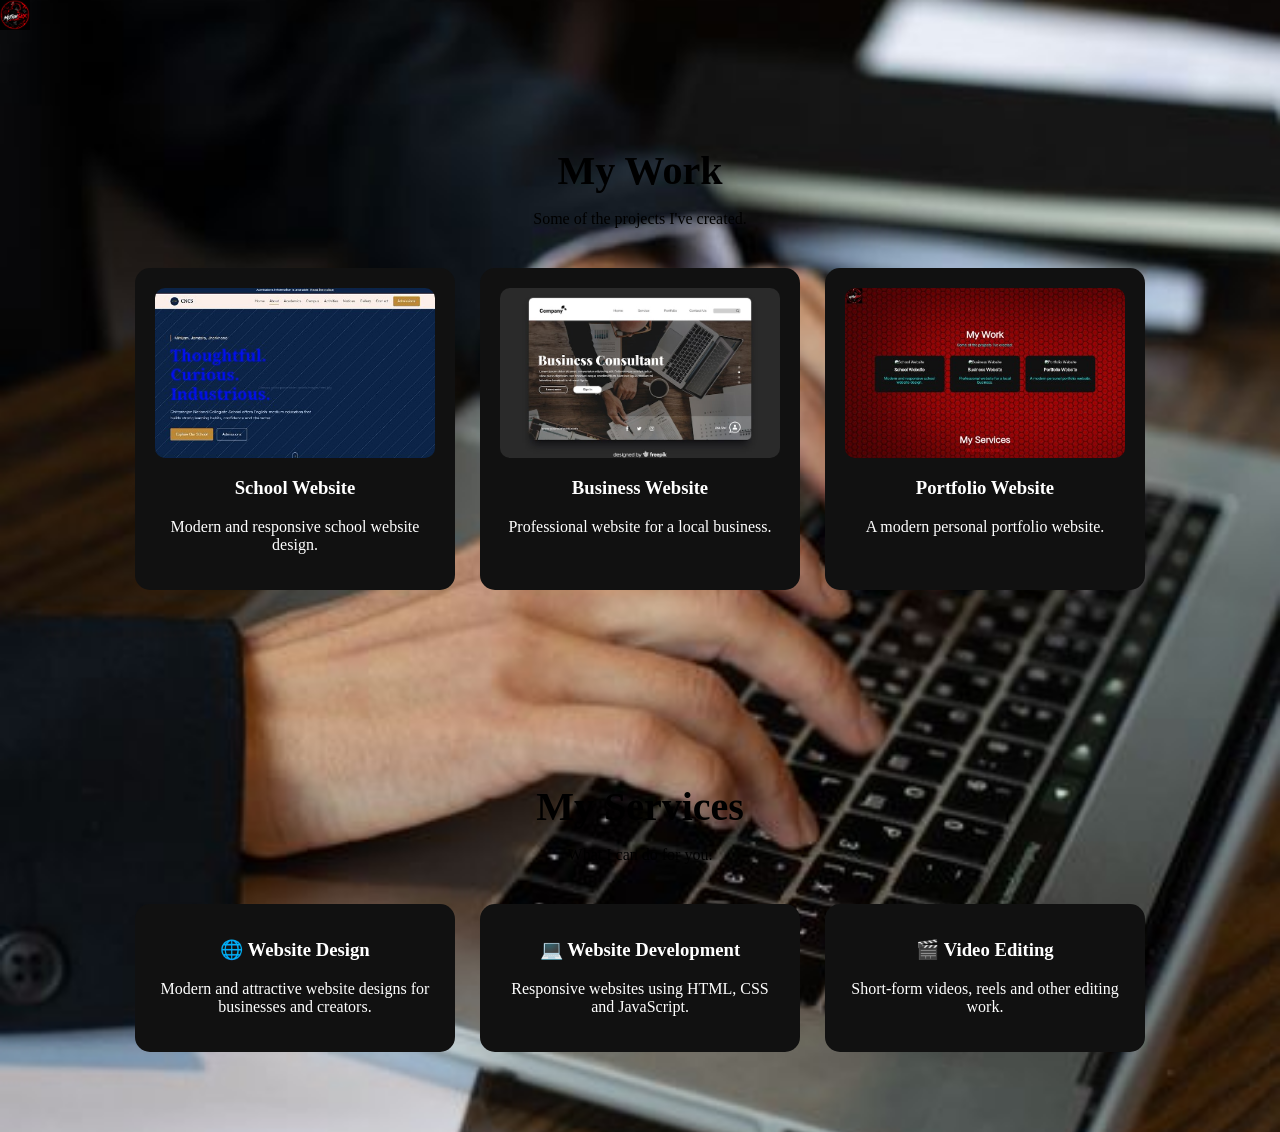
==== index.html @ 0fff9e6a "Fix closing tag for service card in index.html" ====
<!doctype html>
<html>
<head>
  <meta charset="UTF-8">
  <meta name="viewport" content="width=device-width, initial-scale=1">
  <title>my portofolio</title>
  <link rel="stylesheet" href="style.css">
</head>
<body>
  <img src="logo.jpg" height="30" alt="Logo">

  <section class="work" id="work">
    <h2>My Work</h2>
    <p>Some of the projects I've created.</p>

    <div class="work-container">
      <div class="work-card">
        <img src="school.jpg" alt="School Website">
        <h3>School Website</h3>
        <p>Modern and responsive school website design.</p>
      </div>

      <div class="work-card">
        <img src="business.jpg" alt="Business Website">
        <h3>Business Website</h3>
        <p>Professional website for a local business.</p>
      </div>

      <div class="work-card">
        <img src="portfolio.jpg" alt="Portfolio Website">
        <h3>Portfolio Website</h3>
        <p>A modern personal portfolio website.</p>
      </div>
    </div>
  </section>

  <section class="services" id="services">
    <h2>My Services</h2>
    <p>What I can do for you.</p>

    <div class="services-container">
      <div class="service-card">
        <h3>🌐 Website Design</h3>
        <p>Modern and attractive website designs for businesses and creators.</p>
      </div>
        <div class="service-card">
            <h3>💻 Website Development</h3>
            <p>Responsive websites using HTML, CSS and JavaScript.</p>
        </div>

        <div class="service-card">
            <h3>🎬 Video Editing</h3>
            <p>Short-form videos, reels and other editing work.</p>
    </div>
  </section>
</body>
</html>
---- style.css ----
body {
  margin: 0;
  background-image: url("background3.jpg");
  background-repeat: no-repeat;
  background-position: center;
  background-size: cover;
  background-attachment: fixed;
  min-height: 100vh;
  background-color: antiquewhite;
}

.work,
.services {
  padding: 80px 8%;
  text-align: center;
}

.work h2,
.services h2 {
  font-size: 40px;
  margin-bottom: 10px;
}

.work-container,
.services-container {
  display: flex;
  justify-content: center;
  gap: 25px;
  flex-wrap: wrap;
  margin-top: 40px;
}

.work-card,
.service-card {
  width: 280px;
  padding: 20px;
  border-radius: 15px;
  background: #111;
  color: white;
}

.work-card img {
  width: 100%;
  height: 170px;
  object-fit: cover;
  border-radius: 10px;
}

.work-card h3,
.service-card h3 {
  margin-top: 15px;
}
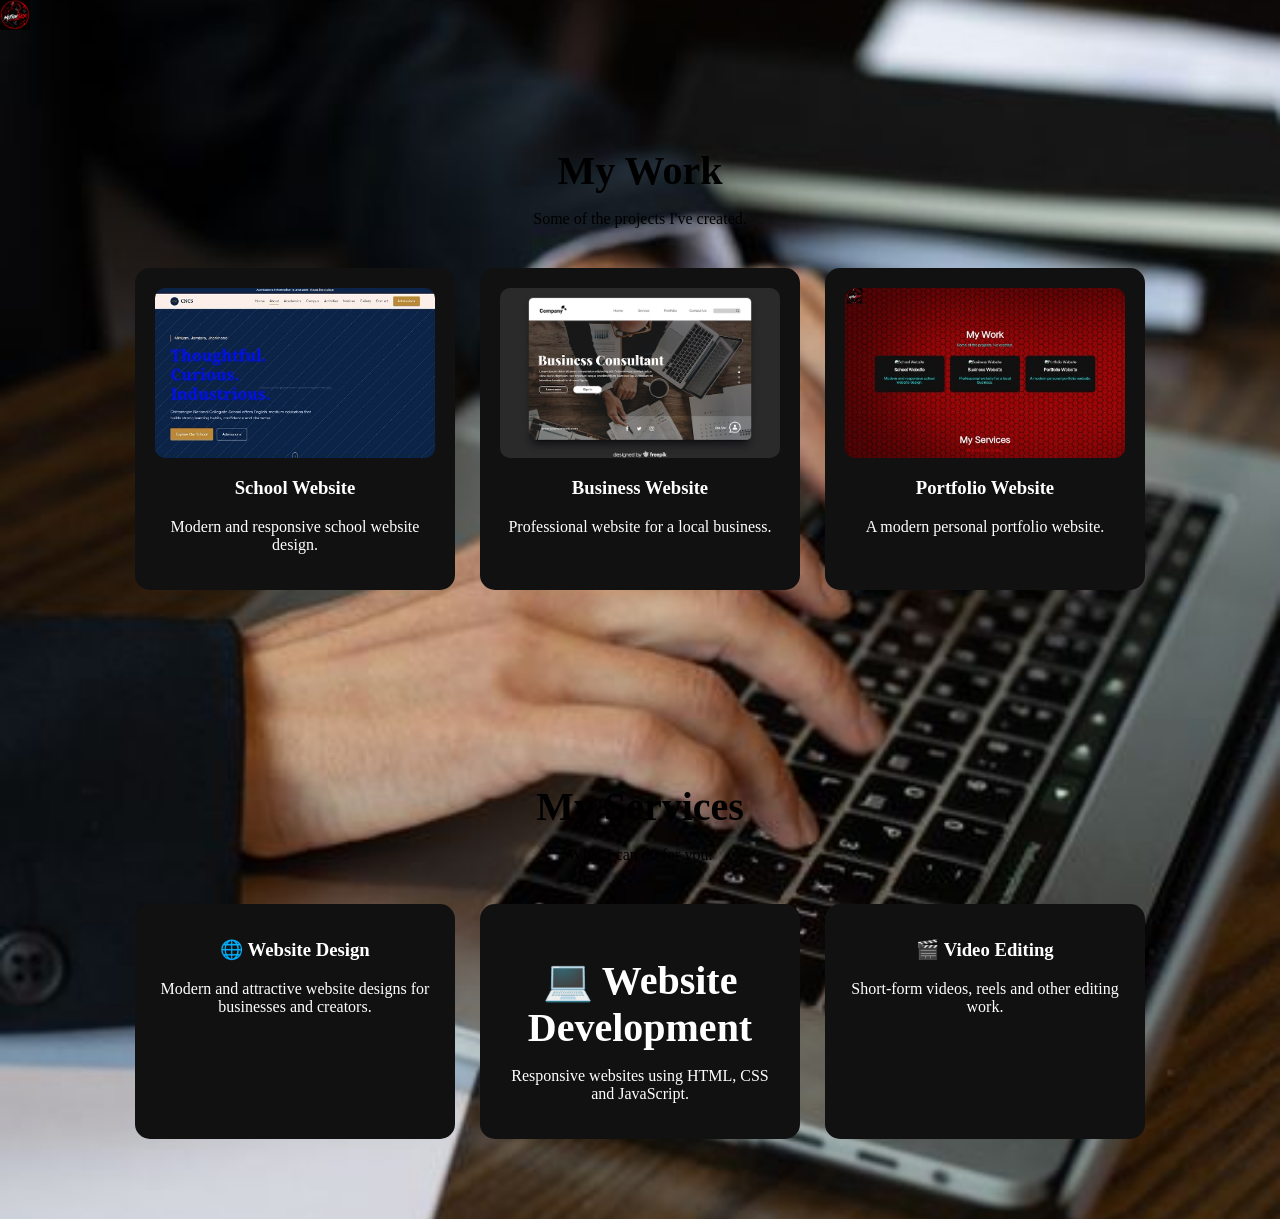
==== commit df3d0666: "Change h3 to h2 for Website Development section" ====
--- a/index.html
+++ b/index.html
@@ -44,7 +44,7 @@
         <p>Modern and attractive website designs for businesses and creators.</p>
       </div>
         <div class="service-card">
-            <h3>💻 Website Development</h3>
+            <h2>💻 Website Development</h3>
             <p>Responsive websites using HTML, CSS and JavaScript.</p>
         </div>
 
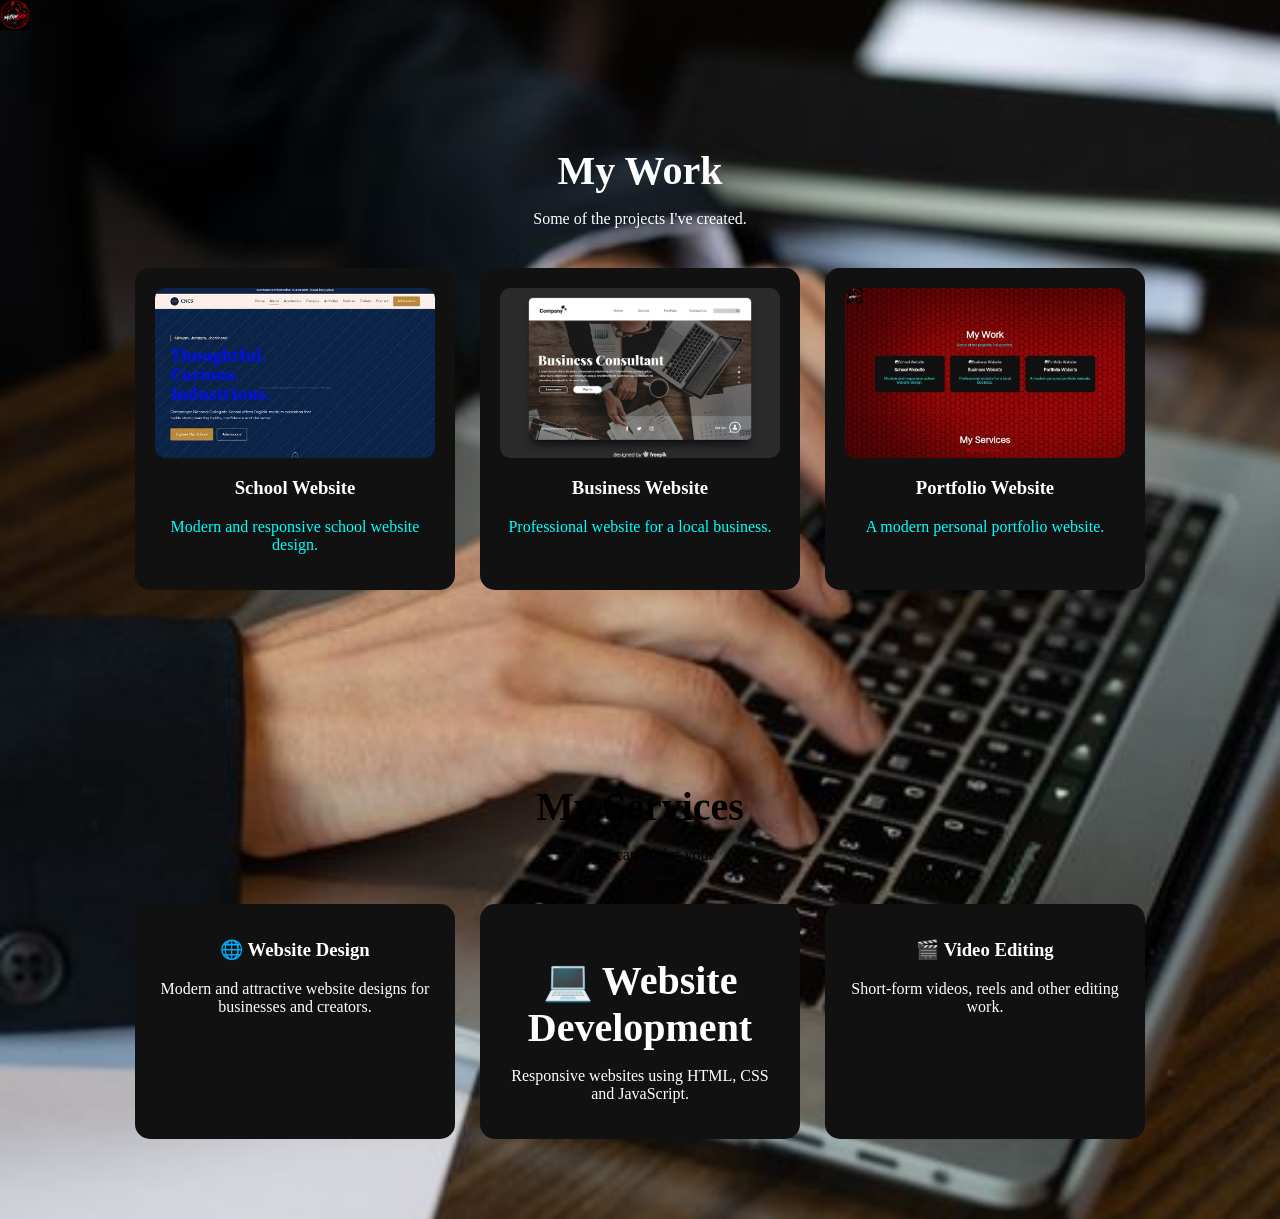
==== commit 96284d8b: "Update index.html" ====
--- a/index.html
+++ b/index.html
@@ -10,26 +10,26 @@
   <img src="logo.jpg" height="30" alt="Logo">
 
   <section class="work" id="work">
-    <h2>My Work</h2>
-    <p>Some of the projects I've created.</p>
+    <h2 style="color:white">My Work</h2>
+    <p style="color:white">Some of the projects I've created.</p>
 
     <div class="work-container">
       <div class="work-card">
         <img src="school.jpg" alt="School Website">
-        <h3>School Website</h3>
-        <p>Modern and responsive school website design.</p>
+        <h3 style="color:white">School Website</h3>
+        <p style="color:aqua">Modern and responsive school website design.</p>
       </div>
 
       <div class="work-card">
         <img src="business.jpg" alt="Business Website">
-        <h3>Business Website</h3>
-        <p>Professional website for a local business.</p>
+        <h3 style="color:white">Business Website</h3>
+        <p style="color:aqua">Professional website for a local business.</p>
       </div>
 
       <div class="work-card">
         <img src="portfolio.jpg" alt="Portfolio Website">
-        <h3>Portfolio Website</h3>
-        <p>A modern personal portfolio website.</p>
+        <h3 style="color:white">Portfolio Website</h3>
+        <p style="color:aqua">A modern personal portfolio website.</p>
       </div>
     </div>
   </section>
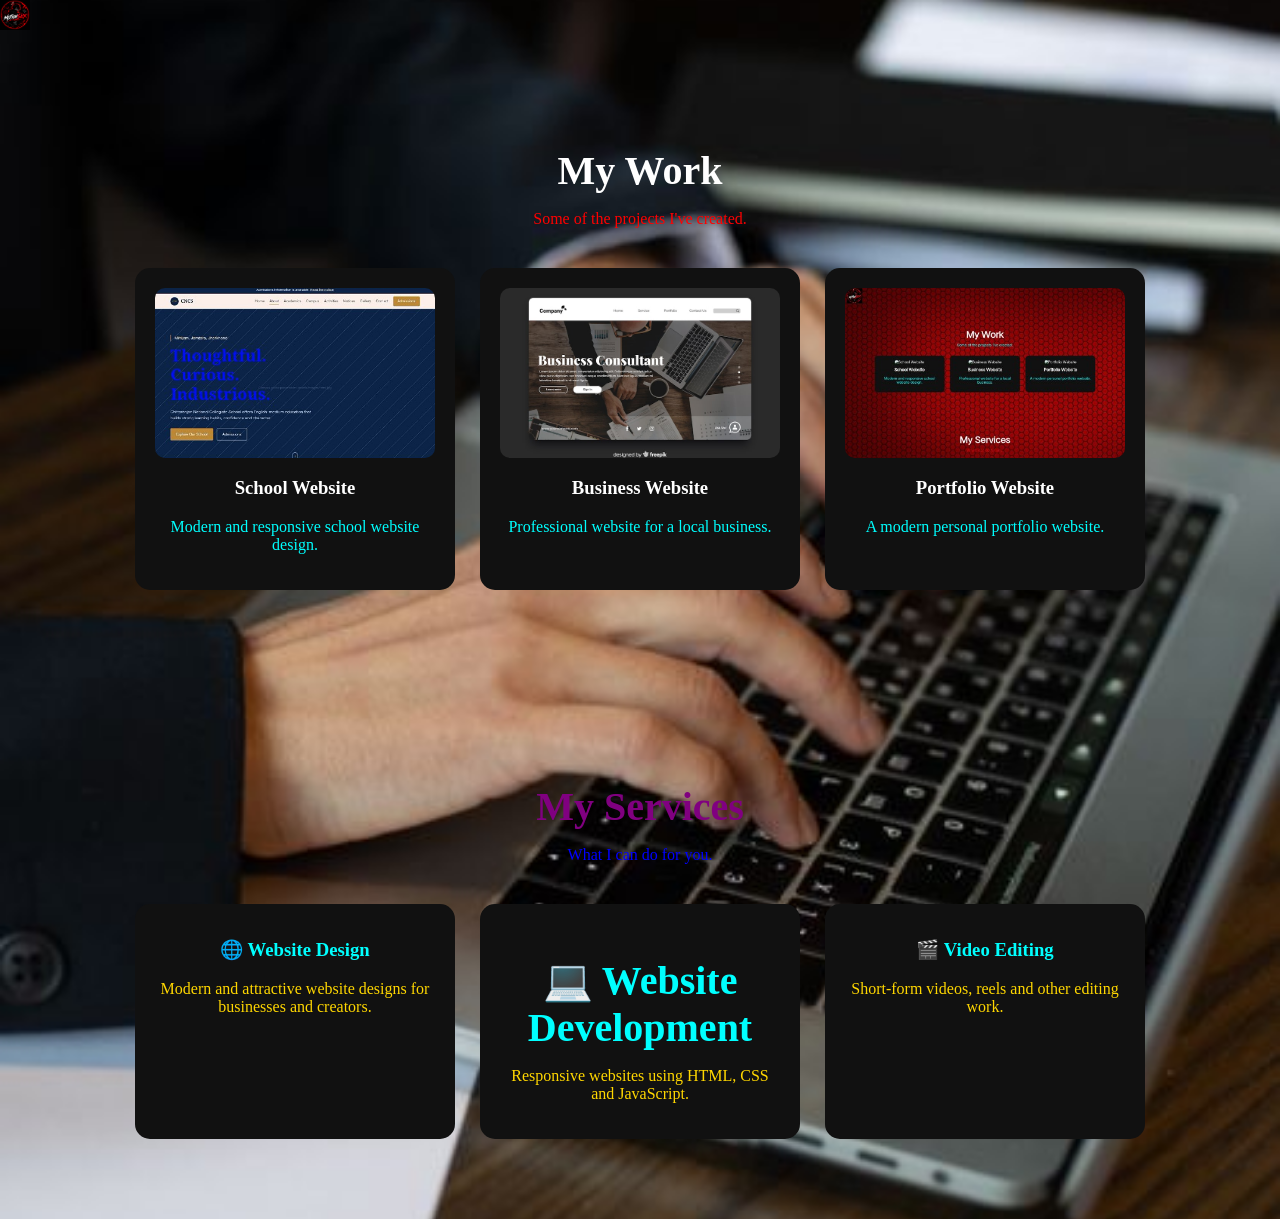
==== commit 61817a38: "Change text color in index.html" ====
--- a/index.html
+++ b/index.html
@@ -10,47 +10,47 @@
   <img src="logo.jpg" height="30" alt="Logo">
 
   <section class="work" id="work">
-    <h2 style="color:white">My Work</h2>
-    <p style="color:white">Some of the projects I've created.</p>
+    <h2 style=color:white>My Work</h2>
+    <p style=color:red>Some of the projects I've created.</p>
 
     <div class="work-container">
       <div class="work-card">
         <img src="school.jpg" alt="School Website">
-        <h3 style="color:white">School Website</h3>
-        <p style="color:aqua">Modern and responsive school website design.</p>
+        <h3 style=color:white>School Website</h3>
+        <p style=color:aqua>Modern and responsive school website design.</p>
       </div>
 
       <div class="work-card">
         <img src="business.jpg" alt="Business Website">
-        <h3 style="color:white">Business Website</h3>
-        <p style="color:aqua">Professional website for a local business.</p>
+        <h3 style=color:white>Business Website</h3>
+        <p style=color:aqua>Professional website for a local business.</p>
       </div>
 
       <div class="work-card">
         <img src="portfolio.jpg" alt="Portfolio Website">
-        <h3 style="color:white">Portfolio Website</h3>
-        <p style="color:aqua">A modern personal portfolio website.</p>
+        <h3 style=color:white>Portfolio Website</h3>
+        <p style=color:aqua>A modern personal portfolio website.</p>
       </div>
     </div>
   </section>
 
   <section class="services" id="services">
-    <h2>My Services</h2>
-    <p>What I can do for you.</p>
+    <h2 style=color:purple>My Services</h2>
+    <p style=color:blue>What I can do for you.</p>
 
     <div class="services-container">
       <div class="service-card">
-        <h3>🌐 Website Design</h3>
-        <p>Modern and attractive website designs for businesses and creators.</p>
+        <h3 style=color:aqua>🌐 Website Design</h3>
+        <p style=color:gold>Modern and attractive website designs for businesses and creators.</p>
       </div>
         <div class="service-card">
-            <h2>💻 Website Development</h3>
-            <p>Responsive websites using HTML, CSS and JavaScript.</p>
+            <h2 style=color:aqua>💻 Website Development</h3>
+            <p style=color:gold>Responsive websites using HTML, CSS and JavaScript.</p>
         </div>
 
         <div class="service-card">
-            <h3>🎬 Video Editing</h3>
-            <p>Short-form videos, reels and other editing work.</p>
+            <h3 style=color:aqua>🎬 Video Editing</h3>
+            <p style=color:gold>Short-form videos, reels and other editing work.</p>
     </div>
   </section>
 </body>
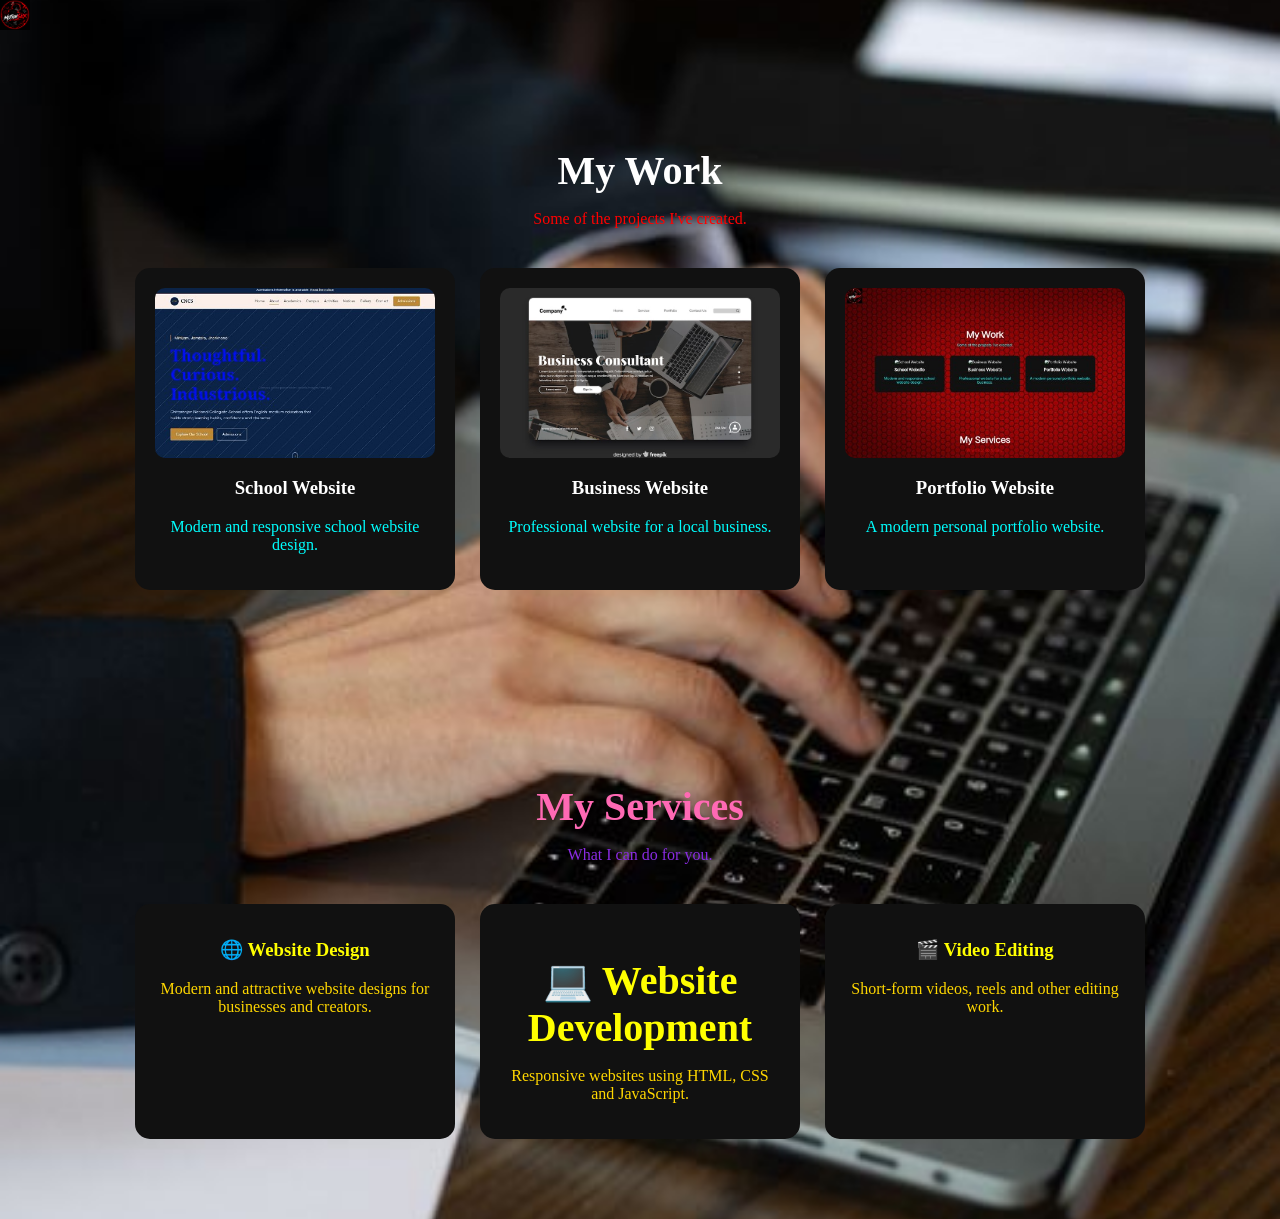
==== commit 064cd05a: "Change colors for services section headings and text Updated heading and paragraph colors in service" ====
--- a/index.html
+++ b/index.html
@@ -35,21 +35,21 @@
   </section>
 
   <section class="services" id="services">
-    <h2 style=color:purple>My Services</h2>
-    <p style=color:blue>What I can do for you.</p>
+    <h2 style=color:hotpink>My Services</h2>
+    <p style=color:blueviolet>What I can do for you.</p>
 
     <div class="services-container">
       <div class="service-card">
-        <h3 style=color:aqua>🌐 Website Design</h3>
+        <h3 style=color:yellow>🌐 Website Design</h3>
         <p style=color:gold>Modern and attractive website designs for businesses and creators.</p>
       </div>
         <div class="service-card">
-            <h2 style=color:aqua>💻 Website Development</h3>
+            <h2 style=color:yellow>💻 Website Development</h3>
             <p style=color:gold>Responsive websites using HTML, CSS and JavaScript.</p>
         </div>
 
         <div class="service-card">
-            <h3 style=color:aqua>🎬 Video Editing</h3>
+            <h3 style=color:yellow>🎬 Video Editing</h3>
             <p style=color:gold>Short-form videos, reels and other editing work.</p>
     </div>
   </section>
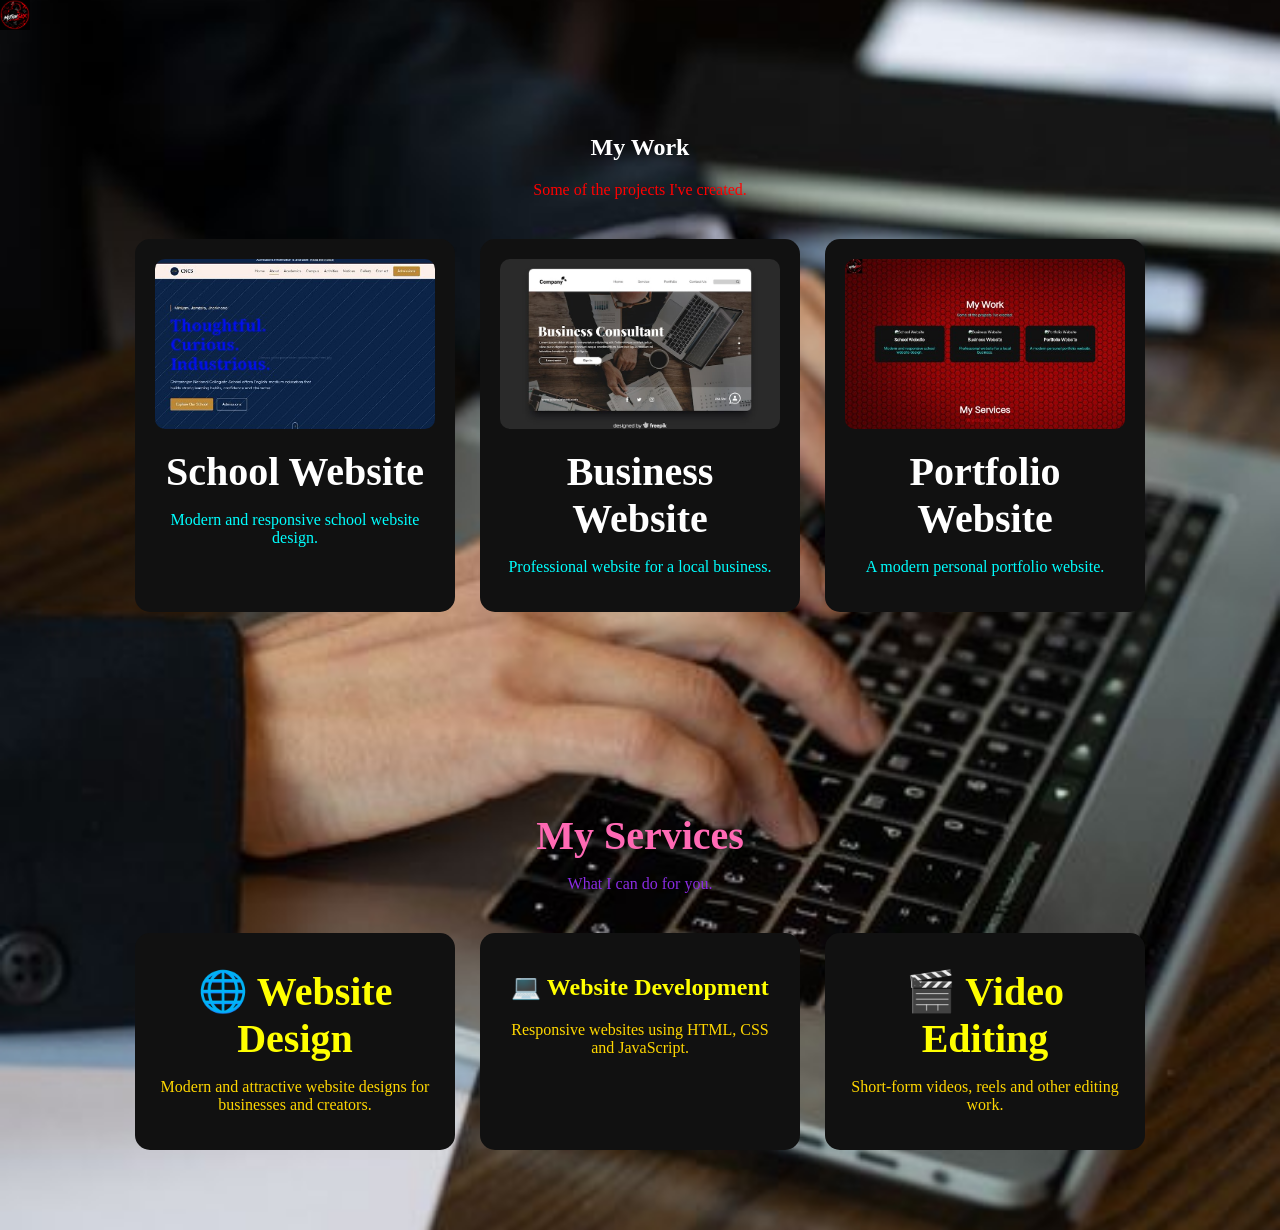
==== commit 74cbffe0: "Change heading from h2 to h3 for services section" ====
--- a/index.html
+++ b/index.html
@@ -35,7 +35,7 @@
   </section>
 
   <section class="services" id="services">
-    <h2 style=color:hotpink>My Services</h2>
+    <h3 style=color:hotpink>My Services</h2>
     <p style=color:blueviolet>What I can do for you.</p>
 
     <div class="services-container">
--- a/style.css
+++ b/style.css
@@ -15,8 +15,8 @@
   text-align: center;
 }
 
-.work h2,
-.services h2 {
+.work h3,
+.services h3 {
   font-size: 40px;
   margin-bottom: 10px;
 }
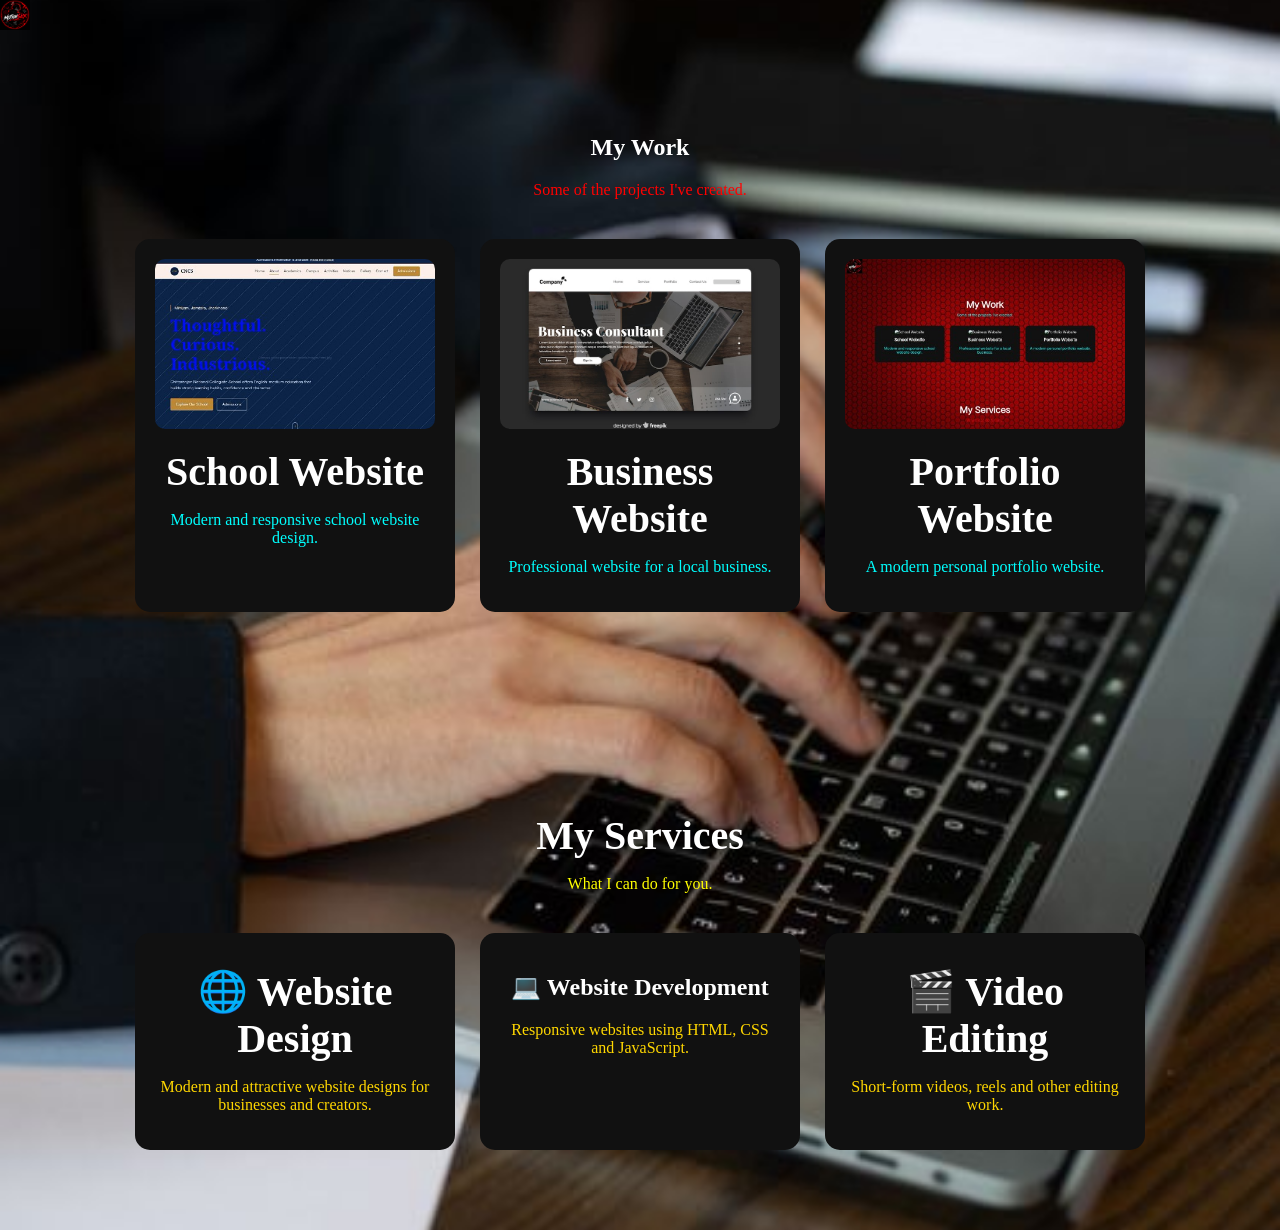
==== commit fe6f19b2: "Update index.html" ====
--- a/index.html
+++ b/index.html
@@ -35,21 +35,21 @@
   </section>
 
   <section class="services" id="services">
-    <h3 style=color:hotpink>My Services</h2>
-    <p style=color:blueviolet>What I can do for you.</p>
+    <h3 style=color:white>My Services</h2>
+    <p style=color:yellow>What I can do for you.</p>
 
     <div class="services-container">
       <div class="service-card">
-        <h3 style=color:yellow>🌐 Website Design</h3>
+        <h3 style=color:white>🌐 Website Design</h3>
         <p style=color:gold>Modern and attractive website designs for businesses and creators.</p>
       </div>
         <div class="service-card">
-            <h2 style=color:yellow>💻 Website Development</h3>
+            <h2 style=color:white>💻 Website Development</h3>
             <p style=color:gold>Responsive websites using HTML, CSS and JavaScript.</p>
         </div>
 
         <div class="service-card">
-            <h3 style=color:yellow>🎬 Video Editing</h3>
+            <h3 style=color:white>🎬 Video Editing</h3>
             <p style=color:gold>Short-form videos, reels and other editing work.</p>
     </div>
   </section>
